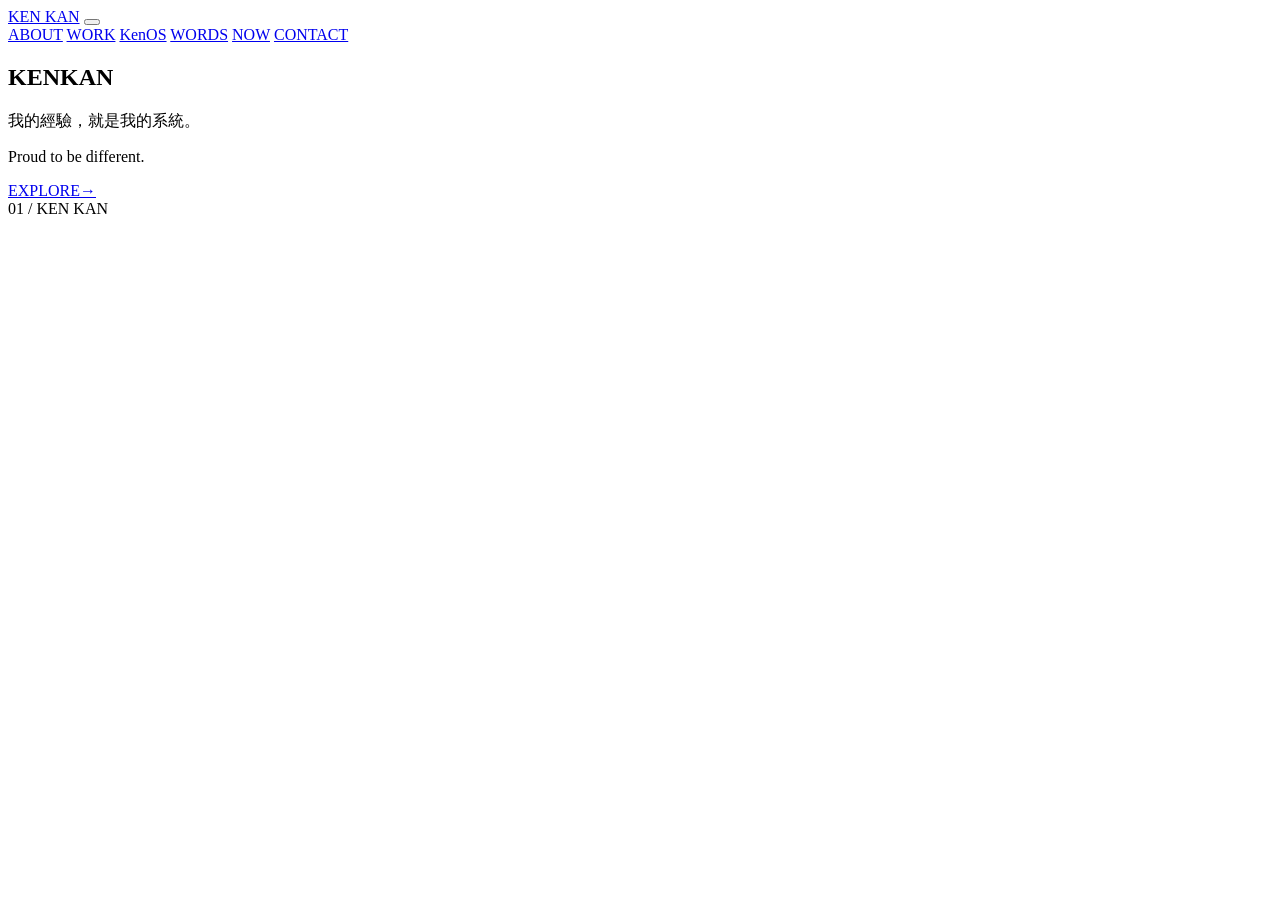
==== index.html @ 20192df4 "Add files via upload" ====
<!doctype html>
<html lang="zh-Hant">
<head>
<meta charset="utf-8">
<meta name="viewport" content="width=device-width, initial-scale=1">
<meta name="theme-color" content="#050505">
<title>Ken Kan</title>
<meta name="description" content="Ken Kan — 我的經驗，就是我的系統。 Proud to be different.">
<link rel="stylesheet" href="assets/styles.css">
<script defer src="assets/app.js"></script>
</head>
<body class="home-page">

<header class="site-header">
  <a class="brand" href="index.html" aria-label="Ken Kan home">KEN KAN</a>
  <button class="menu-toggle" aria-label="Open navigation" aria-expanded="false">
    <span></span><span></span>
  </button>
  <nav class="main-nav" aria-label="Primary navigation">
    <a href="about.html">ABOUT</a>
    <a href="work.html">WORK</a>
    <a href="kenos.html">KenOS</a>
    <a href="words.html">WORDS</a>
    <a href="now.html">NOW</a>
    <a href="contact.html">CONTACT</a>
  </nav>
</header>

<main class="hero">
  <div class="hero-spotlight"></div>
  <div class="hero-image" aria-hidden="true"></div>
  <div class="hero-left-line"></div>

  <section class="hero-copy" aria-label="Introduction">
    <h1><span>KEN</span><span>KAN</span></h1>
    <div class="hero-rule"></div>
    <p class="hero-cn">我的經驗，就是我的系統。</p>
    <p class="hero-en">Proud to be different.</p>
    <a class="enter-link" href="about.html"><span>EXPLORE</span><span class="arrow">→</span></a>
  </section>

  <div class="hero-index">01 / KEN KAN</div>
</main>
</body>
</html>
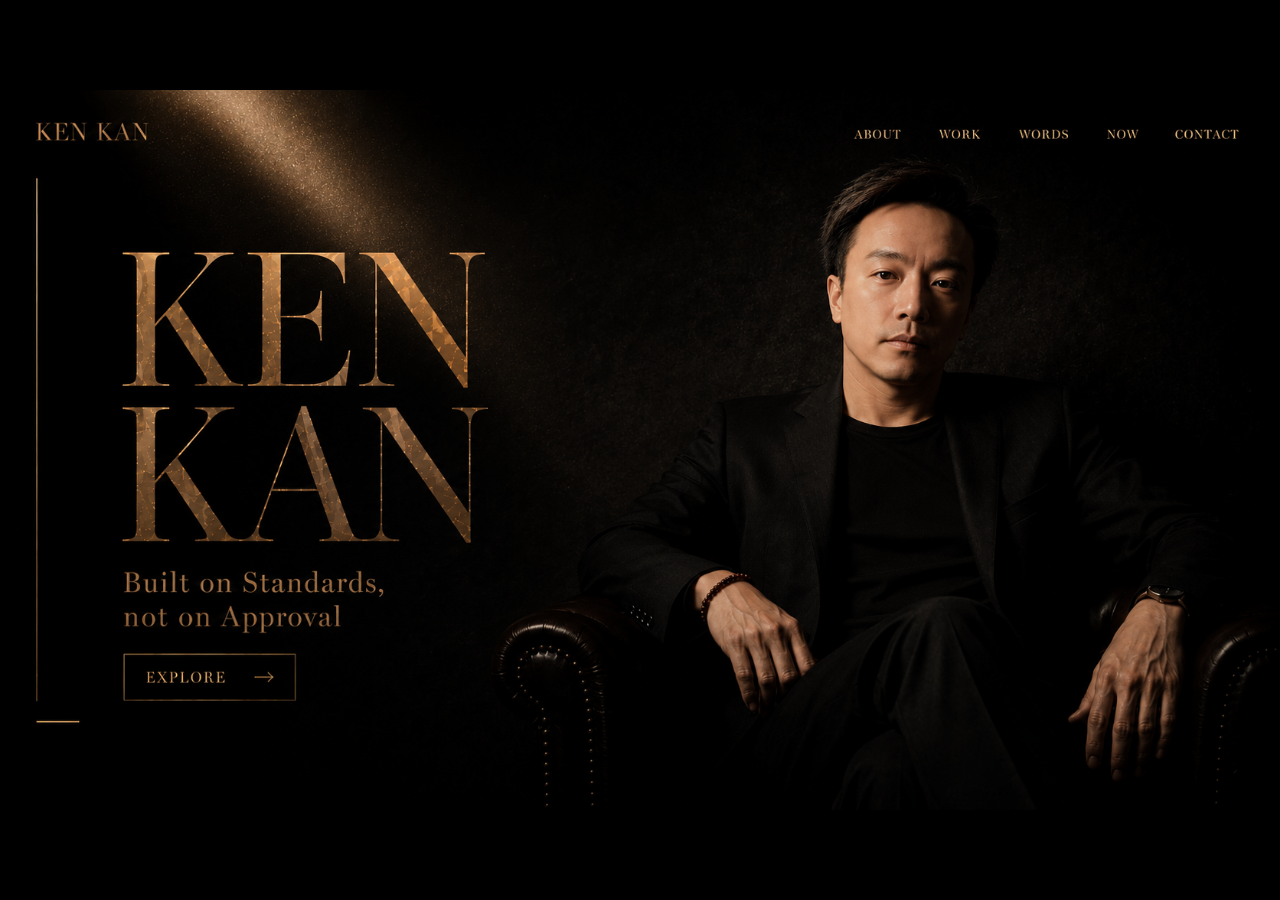
==== commit a207cf95: "Add files via upload" ====
--- a/index.html
+++ b/index.html
@@ -1,45 +1,110 @@
 <!doctype html>
-<html lang="zh-Hant">
+<html lang="en">
 <head>
 <meta charset="utf-8">
 <meta name="viewport" content="width=device-width, initial-scale=1">
-<meta name="theme-color" content="#050505">
+<meta name="theme-color" content="#000000">
 <title>Ken Kan</title>
-<meta name="description" content="Ken Kan — 我的經驗，就是我的系統。 Proud to be different.">
-<link rel="stylesheet" href="assets/styles.css">
-<script defer src="assets/app.js"></script>
+<meta name="description" content="Ken Kan — Built on Standards, not on Approval.">
+<style>
+  * { box-sizing: border-box; }
+  html, body {
+    margin: 0;
+    width: 100%;
+    height: 100%;
+    background: #000;
+    overflow: hidden;
+  }
+
+  .hero-stage {
+    position: fixed;
+    inset: 0;
+    display: grid;
+    place-items: center;
+    background: #000;
+    overflow: hidden;
+  }
+
+  /* Keep the exact 1672×941 composition intact on screen. */
+  .hero-canvas {
+    position: relative;
+    width: min(100vw, calc(100vh * 1672 / 941));
+    height: min(100vh, calc(100vw * 941 / 1672));
+    aspect-ratio: 1672 / 941;
+  }
+
+  .hero-image {
+    display: block;
+    width: 100%;
+    height: 100%;
+    object-fit: contain;
+    user-select: none;
+    -webkit-user-drag: none;
+  }
+
+  /* Invisible clickable regions aligned to the text already baked into the image. */
+  .hotspot {
+    position: absolute;
+    display: block;
+    background: transparent;
+    border: 0;
+    text-decoration: none;
+    cursor: pointer;
+  }
+
+  .home    { left: 2.3%;  top: 2.0%; width: 10.8%; height: 7.0%; }
+  .about   { left: 64.7%; top: 1.7%; width: 6.8%;  height: 7.2%; }
+  .work    { left: 72.0%; top: 1.7%; width: 5.8%;  height: 7.2%; }
+  .words   { left: 78.5%; top: 1.7%; width: 6.4%;  height: 7.2%; }
+  .now     { left: 85.5%; top: 1.7%; width: 4.7%;  height: 7.2%; }
+  .contact { left: 90.5%; top: 1.7%; width: 8.8%;  height: 7.2%; }
+  .explore { left: 8.9%;  top: 76.4%; width: 14.2%; height: 8.8%; }
+
+  /* SEO/accessibility text without changing the visible design. */
+  .sr-only {
+    position: absolute !important;
+    width: 1px !important;
+    height: 1px !important;
+    padding: 0 !important;
+    margin: -1px !important;
+    overflow: hidden !important;
+    clip: rect(0, 0, 0, 0) !important;
+    white-space: nowrap !important;
+    border: 0 !important;
+  }
+
+  /* On portrait/mobile screens, preserve the artwork rather than crop it. */
+  @media (max-aspect-ratio: 1/1) {
+    body { overflow: auto; }
+    .hero-stage {
+      position: relative;
+      min-height: 100svh;
+    }
+  }
+</style>
 </head>
-<body class="home-page">
+<body>
+<main class="hero-stage">
+  <div class="hero-canvas">
+    <img
+      class="hero-image"
+      src="homepage-master.png"
+      alt="Ken Kan — Built on Standards, not on Approval"
+      width="1672"
+      height="941"
+    >
 
-<header class="site-header">
-  <a class="brand" href="index.html" aria-label="Ken Kan home">KEN KAN</a>
-  <button class="menu-toggle" aria-label="Open navigation" aria-expanded="false">
-    <span></span><span></span>
-  </button>
-  <nav class="main-nav" aria-label="Primary navigation">
-    <a href="about.html">ABOUT</a>
-    <a href="work.html">WORK</a>
-    <a href="kenos.html">KenOS</a>
-    <a href="words.html">WORDS</a>
-    <a href="now.html">NOW</a>
-    <a href="contact.html">CONTACT</a>
-  </nav>
-</header>
+    <h1 class="sr-only">Ken Kan</h1>
+    <p class="sr-only">Built on Standards, not on Approval.</p>
 
-<main class="hero">
-  <div class="hero-spotlight"></div>
-  <div class="hero-image" aria-hidden="true"></div>
-  <div class="hero-left-line"></div>
-
-  <section class="hero-copy" aria-label="Introduction">
-    <h1><span>KEN</span><span>KAN</span></h1>
-    <div class="hero-rule"></div>
-    <p class="hero-cn">我的經驗，就是我的系統。</p>
-    <p class="hero-en">Proud to be different.</p>
-    <a class="enter-link" href="about.html"><span>EXPLORE</span><span class="arrow">→</span></a>
-  </section>
-
-  <div class="hero-index">01 / KEN KAN</div>
+    <a class="hotspot home" href="index.html" aria-label="Ken Kan home"></a>
+    <a class="hotspot about" href="about.html" aria-label="About"></a>
+    <a class="hotspot work" href="work.html" aria-label="Work"></a>
+    <a class="hotspot words" href="words.html" aria-label="Words"></a>
+    <a class="hotspot now" href="now.html" aria-label="Now"></a>
+    <a class="hotspot contact" href="contact.html" aria-label="Contact"></a>
+    <a class="hotspot explore" href="about.html" aria-label="Explore"></a>
+  </div>
 </main>
 </body>
-</html>+</html>
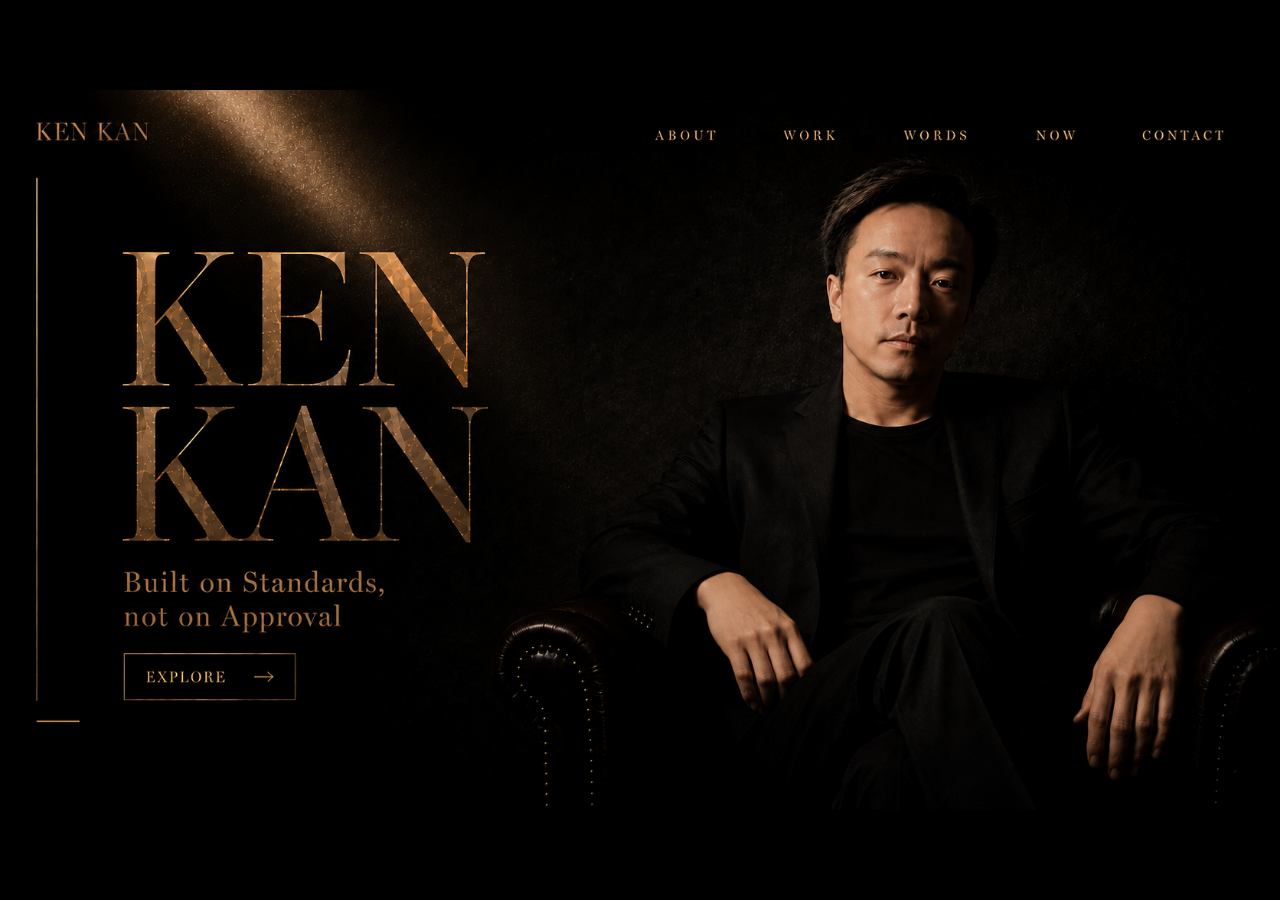
==== commit c0a54869: "Add files via upload" ====
--- a/index.html
+++ b/index.html
@@ -8,95 +8,32 @@
 <meta name="description" content="Ken Kan — Built on Standards, not on Approval.">
 <style>
   * { box-sizing: border-box; }
-  html, body {
-    margin: 0;
-    width: 100%;
-    height: 100%;
-    background: #000;
-    overflow: hidden;
-  }
-
-  .hero-stage {
-    position: fixed;
-    inset: 0;
-    display: grid;
-    place-items: center;
-    background: #000;
-    overflow: hidden;
-  }
-
-  /* Keep the exact 1672×941 composition intact on screen. */
-  .hero-canvas {
-    position: relative;
-    width: min(100vw, calc(100vh * 1672 / 941));
-    height: min(100vh, calc(100vw * 941 / 1672));
-    aspect-ratio: 1672 / 941;
-  }
-
-  .hero-image {
-    display: block;
-    width: 100%;
-    height: 100%;
-    object-fit: contain;
-    user-select: none;
-    -webkit-user-drag: none;
-  }
-
-  /* Invisible clickable regions aligned to the text already baked into the image. */
-  .hotspot {
-    position: absolute;
-    display: block;
-    background: transparent;
-    border: 0;
-    text-decoration: none;
-    cursor: pointer;
-  }
-
-  .home    { left: 2.3%;  top: 2.0%; width: 10.8%; height: 7.0%; }
-  .about   { left: 64.7%; top: 1.7%; width: 6.8%;  height: 7.2%; }
-  .work    { left: 72.0%; top: 1.7%; width: 5.8%;  height: 7.2%; }
-  .words   { left: 78.5%; top: 1.7%; width: 6.4%;  height: 7.2%; }
-  .now     { left: 85.5%; top: 1.7%; width: 4.7%;  height: 7.2%; }
-  .contact { left: 90.5%; top: 1.7%; width: 8.8%;  height: 7.2%; }
-  .explore { left: 8.9%;  top: 76.4%; width: 14.2%; height: 8.8%; }
-
-  /* SEO/accessibility text without changing the visible design. */
-  .sr-only {
-    position: absolute !important;
-    width: 1px !important;
-    height: 1px !important;
-    padding: 0 !important;
-    margin: -1px !important;
-    overflow: hidden !important;
-    clip: rect(0, 0, 0, 0) !important;
-    white-space: nowrap !important;
-    border: 0 !important;
-  }
-
-  /* On portrait/mobile screens, preserve the artwork rather than crop it. */
+  html, body { margin: 0; width: 100%; height: 100%; background: #000; overflow: hidden; }
+  .hero-stage { position: fixed; inset: 0; display: grid; place-items: center; background: #000; overflow: hidden; }
+  .hero-canvas { position: relative; width: min(100vw, calc(100vh * 1672 / 941)); height: min(100vh, calc(100vw * 941 / 1672)); aspect-ratio: 1672 / 941; }
+  .hero-image { display: block; width: 100%; height: 100%; object-fit: contain; user-select: none; -webkit-user-drag: none; }
+  .hotspot { position: absolute; display: block; background: transparent; border: 0; text-decoration: none; cursor: pointer; }
+  /* clickable zones aligned to the approved image */
+  .home    { left: 2.0%; top: 2.0%; width: 12.0%; height: 7.0%; }
+  .about   { left: 67.0%; top: 1.8%; width: 6.0%; height: 6.5%; }
+  .work    { left: 74.2%; top: 1.8%; width: 5.8%; height: 6.5%; }
+  .words   { left: 80.9%; top: 1.8%; width: 6.3%; height: 6.5%; }
+  .now     { left: 88.1%; top: 1.8%; width: 5.0%; height: 6.5%; }
+  .contact { left: 93.5%; top: 1.8%; width: 6.0%; height: 6.5%; }
+  .explore { left: 8.8%; top: 76.0%; width: 15.5%; height: 8.8%; }
+  .sr-only { position: absolute !important; width: 1px !important; height: 1px !important; padding: 0 !important; margin: -1px !important; overflow: hidden !important; clip: rect(0, 0, 0, 0) !important; white-space: nowrap !important; border: 0 !important; }
   @media (max-aspect-ratio: 1/1) {
     body { overflow: auto; }
-    .hero-stage {
-      position: relative;
-      min-height: 100svh;
-    }
+    .hero-stage { position: relative; min-height: 100svh; }
   }
 </style>
 </head>
 <body>
 <main class="hero-stage">
   <div class="hero-canvas">
-    <img
-      class="hero-image"
-      src="homepage-master.png"
-      alt="Ken Kan — Built on Standards, not on Approval"
-      width="1672"
-      height="941"
-    >
-
+    <img class="hero-image" src="homepage-master.png" alt="Ken Kan — Built on Standards, not on Approval" width="1672" height="941">
     <h1 class="sr-only">Ken Kan</h1>
     <p class="sr-only">Built on Standards, not on Approval.</p>
-
     <a class="hotspot home" href="index.html" aria-label="Ken Kan home"></a>
     <a class="hotspot about" href="about.html" aria-label="About"></a>
     <a class="hotspot work" href="work.html" aria-label="Work"></a>
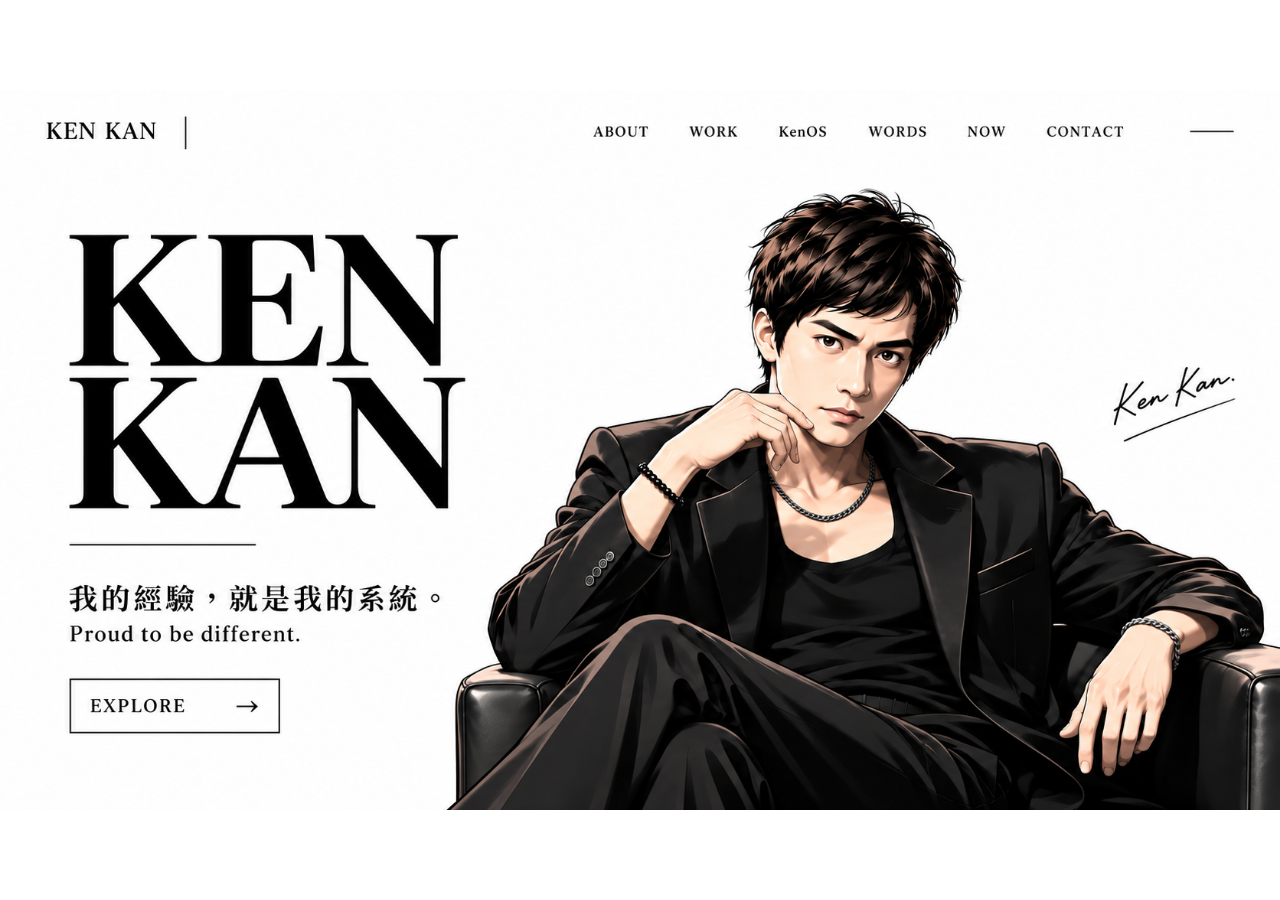
==== commit 08b5cdba: "Align homepage hotspots with white cartoon design" ====
--- a/index.html
+++ b/index.html
@@ -1,47 +1,26 @@
-<!doctype html>
-<html lang="en">
-<head>
-<meta charset="utf-8">
-<meta name="viewport" content="width=device-width, initial-scale=1">
-<meta name="theme-color" content="#000000">
-<title>Ken Kan</title>
-<meta name="description" content="Ken Kan — Built on Standards, not on Approval.">
-<style>
-  * { box-sizing: border-box; }
-  html, body { margin: 0; width: 100%; height: 100%; background: #000; overflow: hidden; }
-  .hero-stage { position: fixed; inset: 0; display: grid; place-items: center; background: #000; overflow: hidden; }
-  .hero-canvas { position: relative; width: min(100vw, calc(100vh * 1672 / 941)); height: min(100vh, calc(100vw * 941 / 1672)); aspect-ratio: 1672 / 941; }
-  .hero-image { display: block; width: 100%; height: 100%; object-fit: contain; user-select: none; -webkit-user-drag: none; }
-  .hotspot { position: absolute; display: block; background: transparent; border: 0; text-decoration: none; cursor: pointer; }
-  /* clickable zones aligned to the approved image */
-  .home    { left: 2.0%; top: 2.0%; width: 12.0%; height: 7.0%; }
-  .about   { left: 67.0%; top: 1.8%; width: 6.0%; height: 6.5%; }
-  .work    { left: 74.2%; top: 1.8%; width: 5.8%; height: 6.5%; }
-  .words   { left: 80.9%; top: 1.8%; width: 6.3%; height: 6.5%; }
-  .now     { left: 88.1%; top: 1.8%; width: 5.0%; height: 6.5%; }
-  .contact { left: 93.5%; top: 1.8%; width: 6.0%; height: 6.5%; }
-  .explore { left: 8.8%; top: 76.0%; width: 15.5%; height: 8.8%; }
-  .sr-only { position: absolute !important; width: 1px !important; height: 1px !important; padding: 0 !important; margin: -1px !important; overflow: hidden !important; clip: rect(0, 0, 0, 0) !important; white-space: nowrap !important; border: 0 !important; }
-  @media (max-aspect-ratio: 1/1) {
-    body { overflow: auto; }
-    .hero-stage { position: relative; min-height: 100svh; }
-  }
-</style>
-</head>
-<body>
-<main class="hero-stage">
-  <div class="hero-canvas">
-    <img class="hero-image" src="homepage-master.png" alt="Ken Kan — Built on Standards, not on Approval" width="1672" height="941">
-    <h1 class="sr-only">Ken Kan</h1>
-    <p class="sr-only">Built on Standards, not on Approval.</p>
-    <a class="hotspot home" href="index.html" aria-label="Ken Kan home"></a>
-    <a class="hotspot about" href="about.html" aria-label="About"></a>
-    <a class="hotspot work" href="work.html" aria-label="Work"></a>
-    <a class="hotspot words" href="words.html" aria-label="Words"></a>
-    <a class="hotspot now" href="now.html" aria-label="Now"></a>
-    <a class="hotspot contact" href="contact.html" aria-label="Contact"></a>
-    <a class="hotspot explore" href="about.html" aria-label="Explore"></a>
-  </div>
-</main>
-</body>
-</html>
+<!doctype html><html lang="en"><head><meta charset="utf-8"><meta name="viewport" content="width=device-width,initial-scale=1"><meta name="theme-color" content="#ffffff"><title>Ken Kan</title><meta name="description" content="Ken Kan — Built on Standards, not on Approval."><style>
+*{box-sizing:border-box}html,body{margin:0;width:100%;height:100%;background:#fff;overflow:hidden}
+.hero-stage{position:fixed;inset:0;display:grid;place-items:center;background:#fff;overflow:hidden}
+.hero-canvas{position:relative;width:min(100vw,calc(100vh * 1672 / 941));height:min(100vh,calc(100vw * 941 / 1672));aspect-ratio:1672/941}
+.hero-image{display:block;width:100%;height:100%;object-fit:contain;user-select:none;-webkit-user-drag:none}
+.hotspot{position:absolute;display:block;background:transparent;border:0;text-decoration:none;cursor:pointer}
+.home{left:2.2%;top:2.1%;width:12.5%;height:7%}
+.about{left:45.3%;top:1.7%;width:6.2%;height:6.8%}
+.work{left:52.6%;top:1.7%;width:6%;height:6.8%}
+.kenos{left:59.5%;top:1.7%;width:6.3%;height:6.8%}
+.words{left:66.8%;top:1.7%;width:6.5%;height:6.8%}
+.now{left:74.2%;top:1.7%;width:5%;height:6.8%}
+.contact{left:80.2%;top:1.7%;width:8%;height:6.8%}
+.explore{left:5.1%;top:79.2%;width:17%;height:9.5%}
+.sr-only{position:absolute!important;width:1px!important;height:1px!important;padding:0!important;margin:-1px!important;overflow:hidden!important;clip:rect(0,0,0,0)!important;white-space:nowrap!important;border:0!important}
+@media(max-aspect-ratio:1/1){body{overflow:auto}.hero-stage{position:relative;min-height:100svh}}
+</style></head><body><main class="hero-stage"><div class="hero-canvas"><img class="hero-image" src="homepage-master.png" alt="Ken Kan — Built on Standards, not on Approval" width="1672" height="941"><h1 class="sr-only">Ken Kan</h1><p class="sr-only">Built on Standards, not on Approval.</p>
+<a class="hotspot home" href="index.html" aria-label="Ken Kan home"></a>
+<a class="hotspot about" href="about.html" aria-label="About"></a>
+<a class="hotspot work" href="work.html" aria-label="Work"></a>
+<a class="hotspot kenos" href="kenos.html" aria-label="KenOS"></a>
+<a class="hotspot words" href="words.html" aria-label="Words"></a>
+<a class="hotspot now" href="now.html" aria-label="Now"></a>
+<a class="hotspot contact" href="contact.html" aria-label="Contact"></a>
+<a class="hotspot explore" href="about.html" aria-label="Explore"></a>
+</div></main></body></html>
